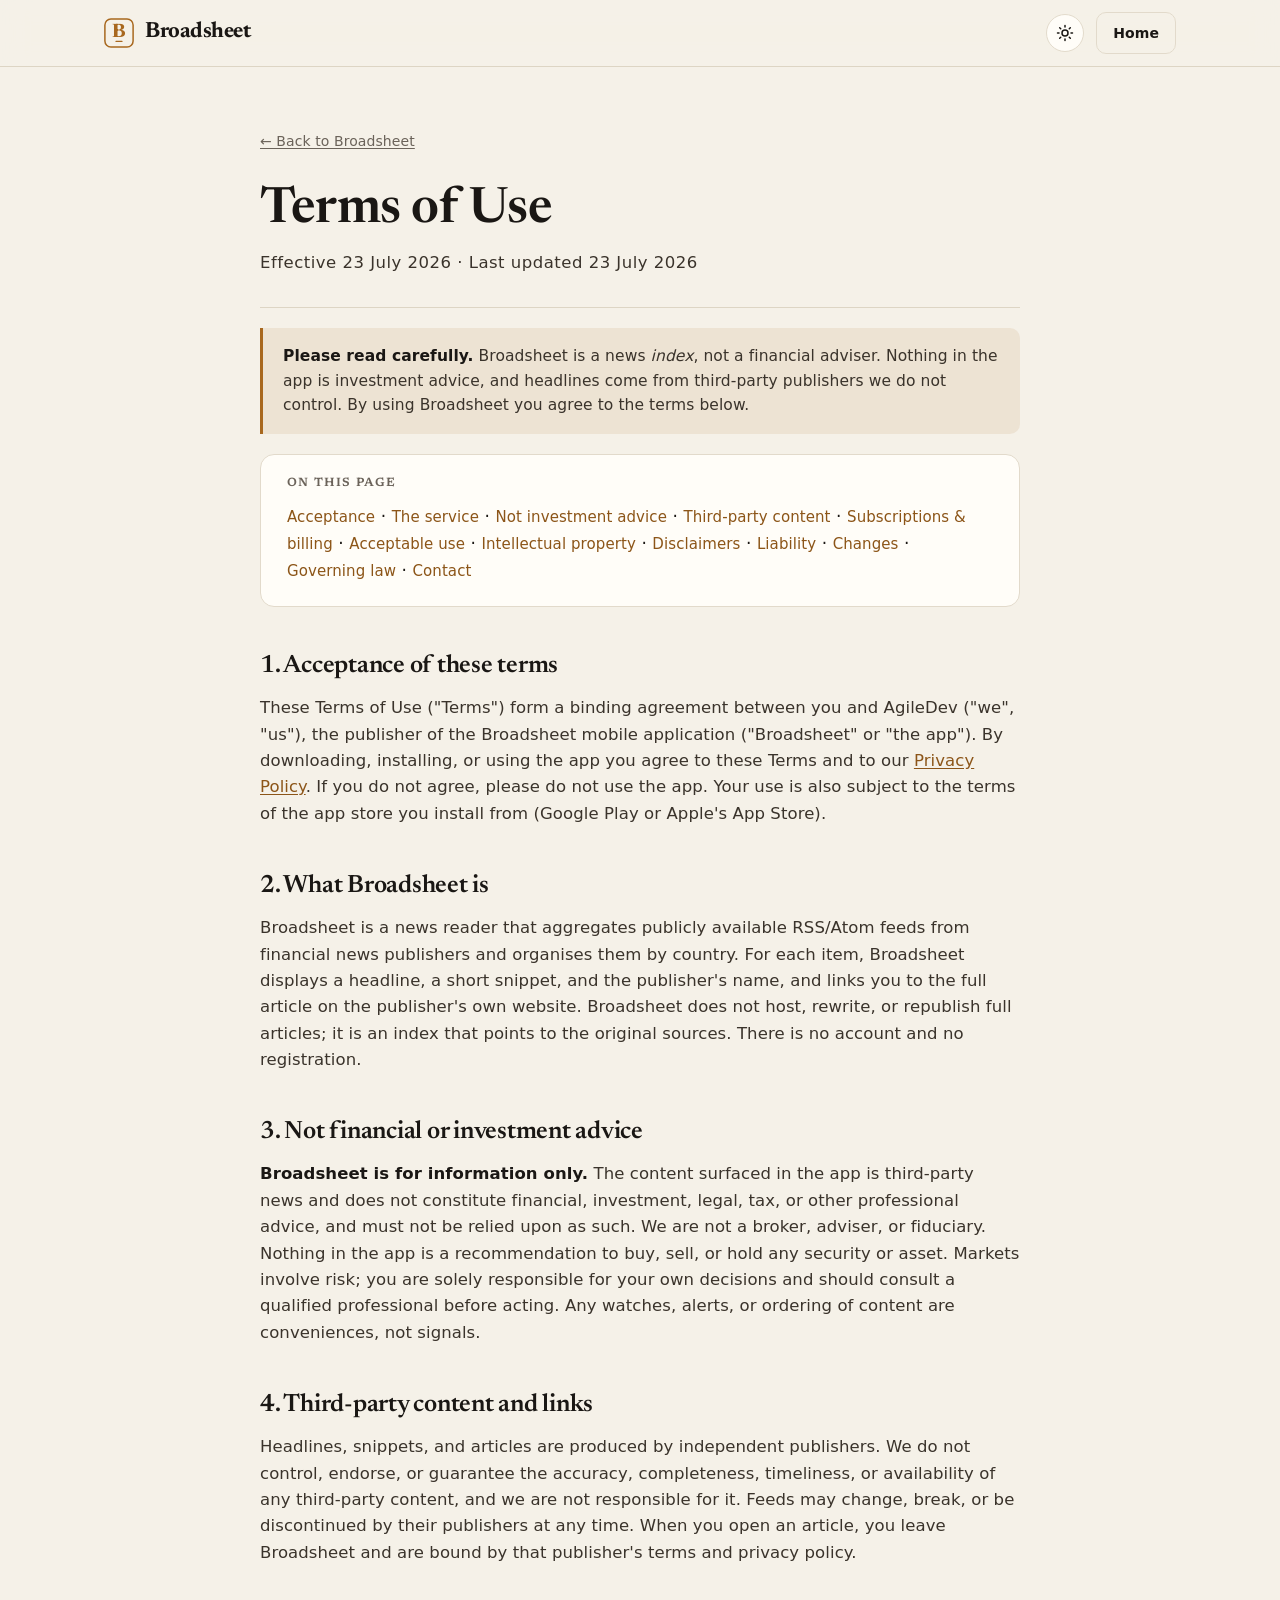
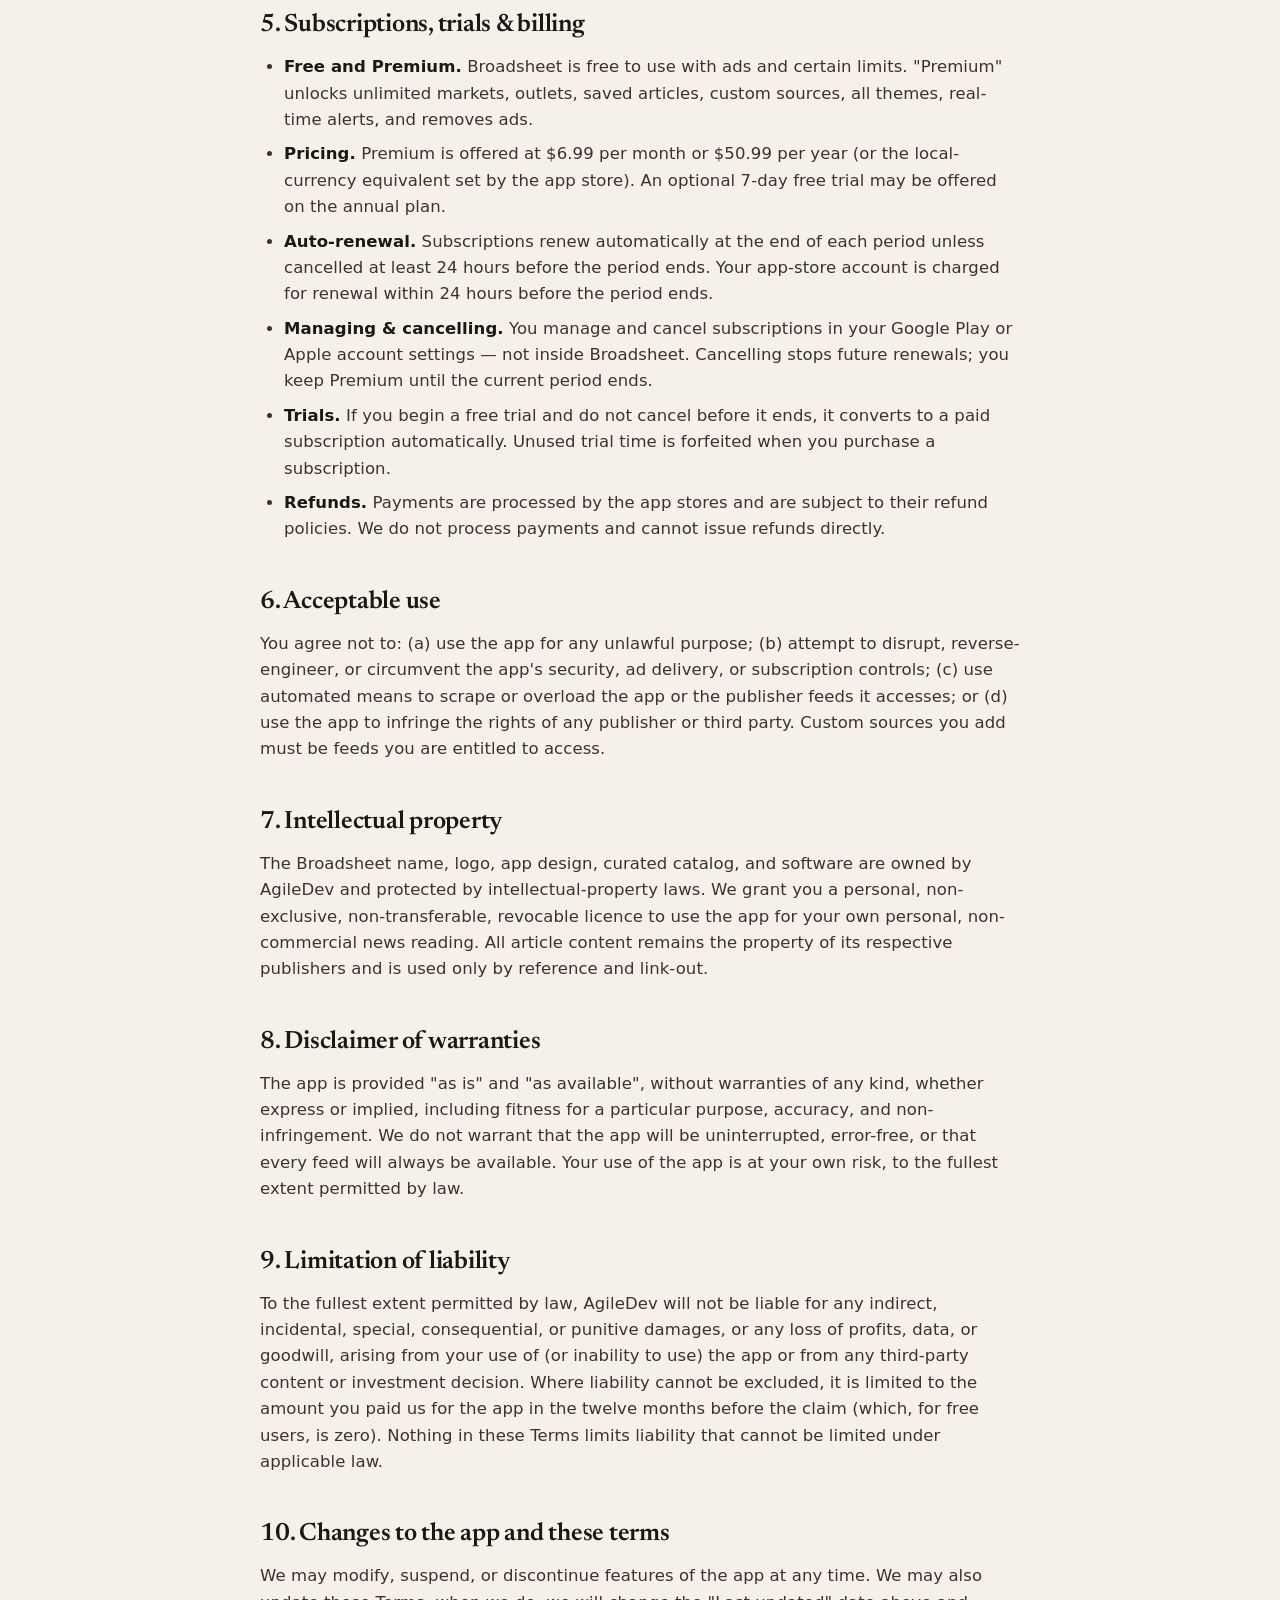
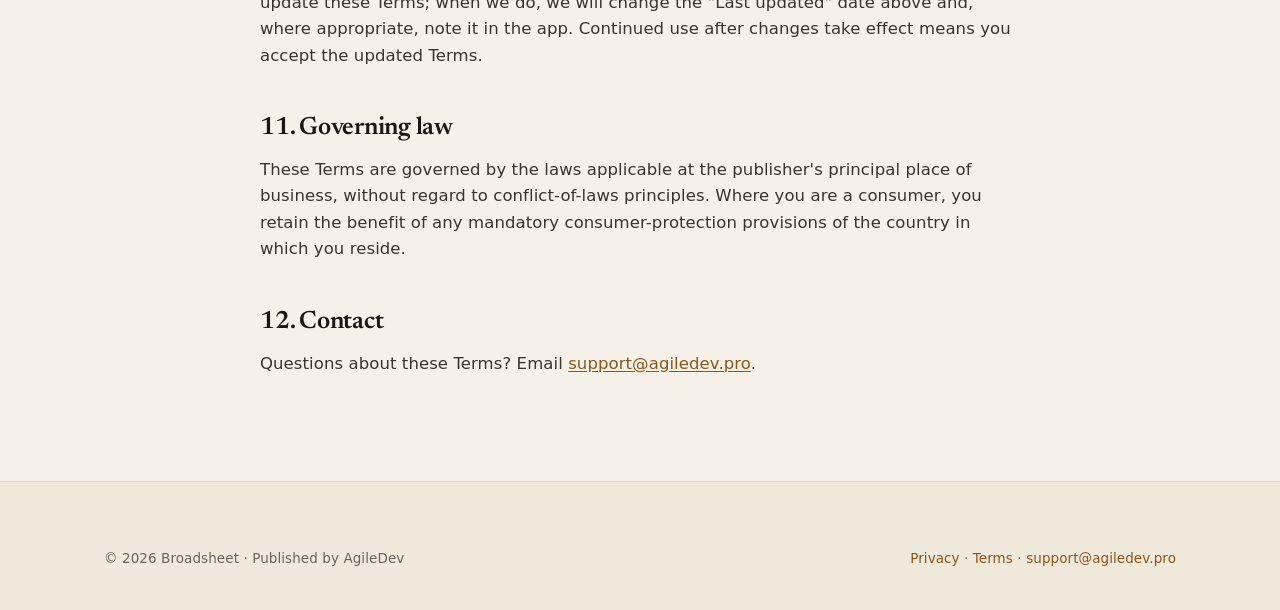
==== terms.html @ e1857047 "Add files via upload" ====
<!doctype html>
<html lang="en">
  <head>
    <meta charset="utf-8" />
    <meta name="viewport" content="width=device-width, initial-scale=1" />
    <title>Terms of Use — Broadsheet</title>
    <meta name="description" content="The terms governing your use of Broadsheet: what the service is, subscription terms, acceptable use, and the important 'not investment advice' disclaimer." />
    <meta name="theme-color" content="#14110f" media="(prefers-color-scheme: dark)" />
    <meta name="theme-color" content="#f5f1e8" media="(prefers-color-scheme: light)" />
    <meta name="robots" content="index,follow" />
    <link rel="icon" href="favicon.svg" type="image/svg+xml" />
    <link rel="canonical" href="https://broadsheet.agiledev.pro/terms.html" />
    <link rel="preconnect" href="https://fonts.googleapis.com" />
    <link rel="preconnect" href="https://fonts.gstatic.com" crossorigin />
    <link href="https://fonts.googleapis.com/css2?family=Newsreader:ital,opsz,wght@0,6..72,400;0,6..72,600;0,6..72,700;1,6..72,500&display=swap" rel="stylesheet" />
    <link rel="stylesheet" href="assets/broadsheet.css" />
  </head>
  <body>
    <a class="skip-link" href="#main">Skip to content</a>

    <header class="masthead">
      <div class="container masthead__inner">
        <a class="brand" href="index.html" aria-label="Broadsheet home">
          <svg class="brand__mark" viewBox="0 0 100 100" aria-hidden="true">
            <rect x="3" y="3" width="94" height="94" rx="20" fill="none" stroke="var(--accent)" stroke-width="5" />
            <text x="50" y="63" text-anchor="middle" font-family="Newsreader, Georgia, serif" font-size="62" font-weight="700" fill="var(--accent)">B</text>
            <rect x="38" y="76" width="24" height="4" rx="2" fill="var(--accent)" />
          </svg>
          Broadsheet
        </a>
        <div class="masthead__actions">
          <button class="theme-toggle" id="themeToggle" type="button" aria-label="Toggle colour theme">
            <svg class="icon-moon" viewBox="0 0 24 24" fill="none" stroke="currentColor" stroke-width="2" stroke-linecap="round" stroke-linejoin="round" aria-hidden="true"><path d="M21 12.79A9 9 0 1 1 11.21 3 7 7 0 0 0 21 12.79Z" /></svg>
            <svg class="icon-sun" viewBox="0 0 24 24" fill="none" stroke="currentColor" stroke-width="2" stroke-linecap="round" stroke-linejoin="round" aria-hidden="true"><circle cx="12" cy="12" r="4" /><path d="M12 2v2M12 20v2M4.9 4.9l1.4 1.4M17.7 17.7l1.4 1.4M2 12h2M20 12h2M4.9 19.1l1.4-1.4M17.7 6.3l1.4-1.4" /></svg>
          </button>
          <a class="btn btn--ghost btn--sm" href="index.html">Home</a>
        </div>
      </div>
    </header>

    <main id="main" class="doc">
      <div class="container">
        <div class="doc__wrap">
          <a class="doc__back" href="index.html">← Back to Broadsheet</a>
          <h1>Terms of Use</h1>
          <p class="doc__updated">Effective 23 July 2026 · Last updated 23 July 2026</p>

          <div class="callout">
            <p><strong>Please read carefully.</strong> Broadsheet is a news <em>index</em>, not a financial adviser. Nothing in the app is investment advice, and headlines come from third-party publishers we do not control. By using Broadsheet you agree to the terms below.</p>
          </div>

          <div class="doc__toc">
            <h4>On this page</h4>
            <a href="#accept">Acceptance</a> · <a href="#service">The service</a> · <a href="#noadvice">Not investment advice</a> · <a href="#thirdparty">Third-party content</a> · <a href="#subs">Subscriptions &amp; billing</a> · <a href="#use">Acceptable use</a> · <a href="#ip">Intellectual property</a> · <a href="#warranty">Disclaimers</a> · <a href="#liability">Liability</a> · <a href="#changes">Changes</a> · <a href="#law">Governing law</a> · <a href="#contact">Contact</a>
          </div>

          <h2 id="accept">1. Acceptance of these terms</h2>
          <p>These Terms of Use ("Terms") form a binding agreement between you and AgileDev ("we", "us"), the publisher of the Broadsheet mobile application ("Broadsheet" or "the app"). By downloading, installing, or using the app you agree to these Terms and to our <a href="privacy-policy.html">Privacy Policy</a>. If you do not agree, please do not use the app. Your use is also subject to the terms of the app store you install from (Google Play or Apple's App Store).</p>

          <h2 id="service">2. What Broadsheet is</h2>
          <p>Broadsheet is a news reader that aggregates publicly available RSS/Atom feeds from financial news publishers and organises them by country. For each item, Broadsheet displays a headline, a short snippet, and the publisher's name, and links you to the full article on the publisher's own website. Broadsheet does not host, rewrite, or republish full articles; it is an index that points to the original sources. There is no account and no registration.</p>

          <h2 id="noadvice">3. Not financial or investment advice</h2>
          <p><strong>Broadsheet is for information only.</strong> The content surfaced in the app is third-party news and does not constitute financial, investment, legal, tax, or other professional advice, and must not be relied upon as such. We are not a broker, adviser, or fiduciary. Nothing in the app is a recommendation to buy, sell, or hold any security or asset. Markets involve risk; you are solely responsible for your own decisions and should consult a qualified professional before acting. Any watches, alerts, or ordering of content are conveniences, not signals.</p>

          <h2 id="thirdparty">4. Third-party content and links</h2>
          <p>Headlines, snippets, and articles are produced by independent publishers. We do not control, endorse, or guarantee the accuracy, completeness, timeliness, or availability of any third-party content, and we are not responsible for it. Feeds may change, break, or be discontinued by their publishers at any time. When you open an article, you leave Broadsheet and are bound by that publisher's terms and privacy policy.</p>

          <h2 id="subs">5. Subscriptions, trials &amp; billing</h2>
          <ul>
            <li><strong>Free and Premium.</strong> Broadsheet is free to use with ads and certain limits. "Premium" unlocks unlimited markets, outlets, saved articles, custom sources, all themes, real-time alerts, and removes ads.</li>
            <li><strong>Pricing.</strong> Premium is offered at $6.99 per month or $50.99 per year (or the local-currency equivalent set by the app store). An optional 7-day free trial may be offered on the annual plan.</li>
            <li><strong>Auto-renewal.</strong> Subscriptions renew automatically at the end of each period unless cancelled at least 24 hours before the period ends. Your app-store account is charged for renewal within 24 hours before the period ends.</li>
            <li><strong>Managing &amp; cancelling.</strong> You manage and cancel subscriptions in your Google Play or Apple account settings — not inside Broadsheet. Cancelling stops future renewals; you keep Premium until the current period ends.</li>
            <li><strong>Trials.</strong> If you begin a free trial and do not cancel before it ends, it converts to a paid subscription automatically. Unused trial time is forfeited when you purchase a subscription.</li>
            <li><strong>Refunds.</strong> Payments are processed by the app stores and are subject to their refund policies. We do not process payments and cannot issue refunds directly.</li>
          </ul>

          <h2 id="use">6. Acceptable use</h2>
          <p>You agree not to: (a) use the app for any unlawful purpose; (b) attempt to disrupt, reverse-engineer, or circumvent the app's security, ad delivery, or subscription controls; (c) use automated means to scrape or overload the app or the publisher feeds it accesses; or (d) use the app to infringe the rights of any publisher or third party. Custom sources you add must be feeds you are entitled to access.</p>

          <h2 id="ip">7. Intellectual property</h2>
          <p>The Broadsheet name, logo, app design, curated catalog, and software are owned by AgileDev and protected by intellectual-property laws. We grant you a personal, non-exclusive, non-transferable, revocable licence to use the app for your own personal, non-commercial news reading. All article content remains the property of its respective publishers and is used only by reference and link-out.</p>

          <h2 id="warranty">8. Disclaimer of warranties</h2>
          <p>The app is provided "as is" and "as available", without warranties of any kind, whether express or implied, including fitness for a particular purpose, accuracy, and non-infringement. We do not warrant that the app will be uninterrupted, error-free, or that every feed will always be available. Your use of the app is at your own risk, to the fullest extent permitted by law.</p>

          <h2 id="liability">9. Limitation of liability</h2>
          <p>To the fullest extent permitted by law, AgileDev will not be liable for any indirect, incidental, special, consequential, or punitive damages, or any loss of profits, data, or goodwill, arising from your use of (or inability to use) the app or from any third-party content or investment decision. Where liability cannot be excluded, it is limited to the amount you paid us for the app in the twelve months before the claim (which, for free users, is zero). Nothing in these Terms limits liability that cannot be limited under applicable law.</p>

          <h2 id="changes">10. Changes to the app and these terms</h2>
          <p>We may modify, suspend, or discontinue features of the app at any time. We may also update these Terms; when we do, we will change the "Last updated" date above and, where appropriate, note it in the app. Continued use after changes take effect means you accept the updated Terms.</p>

          <h2 id="law">11. Governing law</h2>
          <!-- OWNER: if you wish to name a specific governing-law jurisdiction and venue,
               tell us and we will insert it here. Until then, this neutral clause applies. -->
          <p>These Terms are governed by the laws applicable at the publisher's principal place of business, without regard to conflict-of-laws principles. Where you are a consumer, you retain the benefit of any mandatory consumer-protection provisions of the country in which you reside.</p>

          <h2 id="contact">12. Contact</h2>
          <p>Questions about these Terms? Email <a href="mailto:support@agiledev.pro">support@agiledev.pro</a>.</p>
        </div>
      </div>
    </main>

    <footer class="footer">
      <div class="container">
        <div class="footer__bar" style="margin-top: 0; border-top: none; padding-top: 0">
          <span>© <span id="year">2026</span> Broadsheet · Published by AgileDev</span>
          <span><a href="privacy-policy.html">Privacy</a> · <a href="terms.html">Terms</a> · <a href="mailto:support@agiledev.pro">support@agiledev.pro</a></span>
        </div>
      </div>
    </footer>

    <script>
      (function () {
        var root = document.documentElement, stored = null;
        try { stored = localStorage.getItem("bs-theme"); } catch (e) {}
        if (stored === "light" || stored === "dark") root.setAttribute("data-theme", stored);
        document.getElementById("themeToggle").addEventListener("click", function () {
          var isLight = root.getAttribute("data-theme") === "light" ||
            (!root.hasAttribute("data-theme") && window.matchMedia("(prefers-color-scheme: light)").matches);
          var next = isLight ? "dark" : "light";
          root.setAttribute("data-theme", next);
          try { localStorage.setItem("bs-theme", next); } catch (e) {}
        });
        document.getElementById("year").textContent = new Date().getFullYear();
      })();
    </script>
  </body>
</html>
---- assets/broadsheet.css ----
/* ==========================================================================
   Broadsheet — marketing + policy site design system
   Traces to DESIGN_REFERENCES.md: near-black Ink surface, brass accent used
   only on interactive/brand elements, Newsreader serif headlines / system-sans
   metadata, hairline rules, generous whitespace. Banned (per R4 anti-reference):
   gradients, glows, glow shadows, saturated slabs. This site obeys the same
   discipline — it should read like a newspaper next to a crypto ad.
   ========================================================================== */

/* ----------------------------------------------------------- Fonts (self-scope) */
/* Newsreader is loaded from Google Fonts in each page <head>. */

/* --------------------------------------------------------------- Theme tokens */
:root {
  /* Ink — the default dark theme (matches the app's default). */
  --bg: #14110f;
  --bg-2: #1a1613;
  --surface: #1e1a17;
  --surface-2: #262119;
  --fg: #f5f1ea;
  --fg-dim: #d5cdc1;
  --muted: #9a928a;
  --accent: #d89a3e;
  --accent-2: #e0a94a;
  --accent-fg: #14110f;
  --accent-soft: rgba(216, 154, 62, 0.13);
  --border: #302a22;
  --separator: #2b251e;
  --link: #e0a94a;
  --shadow: none;
  color-scheme: dark;
}

/* Newsprint — the light theme. Applied when the OS prefers light and the
   visitor hasn't overridden, or when data-theme="light" is set explicitly. */
@media (prefers-color-scheme: light) {
  :root:not([data-theme]) {
    --bg: #f5f1e8;
    --bg-2: #efe9dc;
    --surface: #fffdf8;
    --surface-2: #f0ebdf;
    --fg: #1a1714;
    --fg-dim: #3a332b;
    --muted: #6b635a;
    --accent: #a8681e;
    --accent-2: #8c5518;
    --accent-fg: #fffdf8;
    --accent-soft: rgba(168, 104, 30, 0.1);
    --border: #e2dacb;
    --separator: #ddd5c4;
    --link: #8c5518;
    --shadow: 0 1px 2px rgba(26, 23, 20, 0.06), 0 8px 30px rgba(26, 23, 20, 0.05);
    color-scheme: light;
  }
}

:root[data-theme="light"] {
  --bg: #f5f1e8;
  --bg-2: #efe9dc;
  --surface: #fffdf8;
  --surface-2: #f0ebdf;
  --fg: #1a1714;
  --fg-dim: #3a332b;
  --muted: #6b635a;
  --accent: #a8681e;
  --accent-2: #8c5518;
  --accent-fg: #fffdf8;
  --accent-soft: rgba(168, 104, 30, 0.1);
  --border: #e2dacb;
  --separator: #ddd5c4;
  --link: #8c5518;
  --shadow: 0 1px 2px rgba(26, 23, 20, 0.06), 0 8px 30px rgba(26, 23, 20, 0.05);
  color-scheme: light;
}

:root[data-theme="dark"] {
  color-scheme: dark;
}

/* --------------------------------------------------------------------- Reset */
*,
*::before,
*::after {
  box-sizing: border-box;
  margin: 0;
  padding: 0;
}

html {
  -webkit-text-size-adjust: 100%;
  scroll-behavior: smooth;
  scroll-padding-top: 88px;
}

@media (prefers-reduced-motion: reduce) {
  html {
    scroll-behavior: auto;
  }
}

body {
  font-family: var(--sans);
  --sans: system-ui, -apple-system, "Segoe UI", Roboto, Helvetica, Arial, sans-serif;
  --serif: "Newsreader", Georgia, "Times New Roman", serif;
  --mono: ui-monospace, "SF Mono", "Cascadia Code", Menlo, Consolas, monospace;
  background: var(--bg);
  color: var(--fg);
  line-height: 1.6;
  font-size: 17px;
  letter-spacing: 0.005em;
  -webkit-font-smoothing: antialiased;
  text-rendering: optimizeLegibility;
  overflow-x: hidden;
}

img,
svg {
  max-width: 100%;
  display: block;
}

a {
  color: var(--link);
  text-decoration: none;
}

a:hover {
  text-decoration: underline;
  text-underline-offset: 3px;
}

::selection {
  background: var(--accent);
  color: var(--accent-fg);
}

:focus-visible {
  outline: 2px solid var(--accent);
  outline-offset: 3px;
  border-radius: 3px;
}

/* ------------------------------------------------------------------- Layout */
.container {
  width: 100%;
  max-width: 1120px;
  margin: 0 auto;
  padding: 0 24px;
}

.section {
  padding: 96px 0;
  border-top: 1px solid var(--separator);
}

.section--flush {
  border-top: none;
}

.skip-link {
  position: absolute;
  left: -9999px;
  top: 0;
  background: var(--accent);
  color: var(--accent-fg);
  padding: 12px 18px;
  z-index: 200;
  border-radius: 0 0 8px 0;
  font-weight: 700;
}
.skip-link:focus {
  left: 0;
}

/* --------------------------------------------------------------- Typography */
h1,
h2,
h3,
h4 {
  font-family: var(--serif);
  font-weight: 600;
  line-height: 1.12;
  letter-spacing: -0.01em;
  color: var(--fg);
}

.eyebrow {
  font-family: var(--sans);
  font-size: 12.5px;
  font-weight: 700;
  letter-spacing: 0.16em;
  text-transform: uppercase;
  color: var(--accent);
  margin-bottom: 18px;
  display: inline-flex;
  align-items: center;
  gap: 10px;
}
.eyebrow::before {
  content: "";
  width: 26px;
  height: 2px;
  background: var(--accent);
  display: inline-block;
}

.section-head {
  max-width: 640px;
  margin-bottom: 56px;
}
.section-head h2 {
  font-size: clamp(30px, 4.4vw, 44px);
}
.section-head p {
  color: var(--muted);
  font-size: 18px;
  margin-top: 18px;
}

.serif {
  font-family: var(--serif);
}

/* --------------------------------------------------------------- Masthead nav */
.masthead {
  position: sticky;
  top: 0;
  z-index: 100;
  background: color-mix(in srgb, var(--bg) 82%, transparent);
  backdrop-filter: saturate(140%) blur(14px);
  -webkit-backdrop-filter: saturate(140%) blur(14px);
  border-bottom: 1px solid var(--separator);
}
.masthead__inner {
  display: flex;
  align-items: center;
  justify-content: space-between;
  height: 66px;
  gap: 20px;
}
.brand {
  display: flex;
  align-items: center;
  gap: 11px;
  font-family: var(--serif);
  font-weight: 700;
  font-size: 22px;
  letter-spacing: -0.02em;
  color: var(--fg);
}
.brand:hover {
  text-decoration: none;
}
.brand__mark {
  width: 30px;
  height: 30px;
  flex: none;
}
.nav {
  display: flex;
  align-items: center;
  gap: 34px;
}
.nav a {
  color: var(--muted);
  font-size: 15px;
  font-weight: 500;
  transition: color 0.15s ease;
}
.nav a:hover {
  color: var(--fg);
  text-decoration: none;
}
.masthead__actions {
  display: flex;
  align-items: center;
  gap: 12px;
}

.theme-toggle {
  width: 38px;
  height: 38px;
  border-radius: 50%;
  border: 1px solid var(--border);
  background: var(--surface);
  color: var(--fg);
  display: grid;
  place-items: center;
  cursor: pointer;
  transition: border-color 0.15s ease, transform 0.15s ease;
}
.theme-toggle:hover {
  border-color: var(--accent);
  transform: rotate(12deg);
}
.theme-toggle svg {
  width: 18px;
  height: 18px;
}
.theme-toggle .icon-sun {
  display: none;
}
:root[data-theme="light"] .theme-toggle .icon-sun {
  display: block;
}
:root[data-theme="light"] .theme-toggle .icon-moon {
  display: none;
}
@media (prefers-color-scheme: light) {
  :root:not([data-theme]) .theme-toggle .icon-sun {
    display: block;
  }
  :root:not([data-theme]) .theme-toggle .icon-moon {
    display: none;
  }
}

.nav-toggle {
  display: none;
}

/* ----------------------------------------------------------------- Buttons */
.btn {
  display: inline-flex;
  align-items: center;
  justify-content: center;
  gap: 9px;
  font-family: var(--sans);
  font-size: 15px;
  font-weight: 600;
  padding: 12px 22px;
  border-radius: 10px;
  border: 1px solid transparent;
  cursor: pointer;
  transition: transform 0.14s ease, background 0.14s ease, border-color 0.14s ease;
  white-space: nowrap;
}
.btn:hover {
  text-decoration: none;
  transform: translateY(-1px);
}
.btn--primary {
  background: var(--accent);
  color: var(--accent-fg);
}
.btn--primary:hover {
  background: var(--accent-2);
}
.btn--ghost {
  background: transparent;
  color: var(--fg);
  border-color: var(--border);
}
.btn--ghost:hover {
  border-color: var(--accent);
}
.btn svg {
  width: 17px;
  height: 17px;
}
.btn--sm {
  padding: 9px 16px;
  font-size: 14px;
}

/* store buttons */
.store-row {
  display: flex;
  flex-wrap: wrap;
  gap: 14px;
  align-items: center;
}
.store-btn {
  display: inline-flex;
  align-items: center;
  gap: 12px;
  padding: 11px 20px 11px 18px;
  border-radius: 12px;
  border: 1px solid var(--border);
  background: var(--surface);
  color: var(--fg);
  transition: border-color 0.15s ease, transform 0.15s ease;
}
.store-btn:hover {
  border-color: var(--accent);
  transform: translateY(-2px);
  text-decoration: none;
}
.store-btn svg {
  width: 26px;
  height: 26px;
  flex: none;
}
.store-btn__label {
  display: flex;
  flex-direction: column;
  line-height: 1.15;
}
.store-btn__label small {
  font-size: 10px;
  letter-spacing: 0.08em;
  text-transform: uppercase;
  color: var(--muted);
}
.store-btn__label strong {
  font-size: 16px;
  font-weight: 600;
}
.store-note {
  color: var(--muted);
  font-size: 13.5px;
  margin-top: 14px;
}
.store-note b {
  color: var(--accent);
  font-weight: 600;
}

/* ------------------------------------------------------------------- Hero */
.hero {
  position: relative;
  padding: 72px 0 40px;
  overflow: hidden;
}
/* faint editorial column ruling — no gradient, just hairlines */
.hero__rules {
  position: absolute;
  inset: 0;
  pointer-events: none;
  opacity: 0.5;
  -webkit-mask-image: radial-gradient(120% 90% at 70% 10%, #000 30%, transparent 75%);
  mask-image: radial-gradient(120% 90% at 70% 10%, #000 30%, transparent 75%);
}
.hero__grid {
  display: grid;
  grid-template-columns: 1.08fr 0.92fr;
  gap: 56px;
  align-items: center;
  position: relative;
}
.hero h1 {
  font-size: clamp(40px, 6.6vw, 68px);
  font-weight: 600;
  letter-spacing: -0.025em;
}
.hero h1 em {
  font-style: italic;
  color: var(--accent);
}
.hero__lead {
  color: var(--muted);
  font-size: clamp(17px, 2.2vw, 20px);
  margin: 26px 0 34px;
  max-width: 520px;
}
.hero__cta {
  margin-top: 8px;
}

/* datestamp / masthead rule detail */
.dateline {
  display: flex;
  align-items: center;
  gap: 14px;
  font-size: 12px;
  letter-spacing: 0.14em;
  text-transform: uppercase;
  color: var(--muted);
  margin-bottom: 26px;
  font-weight: 600;
}
.dateline::before,
.dateline::after {
  content: "";
  height: 1px;
  background: var(--separator);
  flex: 1;
}
.dateline span {
  color: var(--accent);
}

/* ---------------------------------------------------------------- Phone mock */
.device {
  justify-self: center;
  width: 300px;
  max-width: 100%;
  border-radius: 42px;
  border: 1px solid var(--border);
  background: var(--surface);
  padding: 12px;
  box-shadow: var(--shadow);
  position: relative;
}
:root:not([data-theme="light"]) .device {
  box-shadow: 0 0 0 1px rgba(245, 241, 234, 0.04);
}
.device__notch {
  position: absolute;
  top: 20px;
  left: 50%;
  transform: translateX(-50%);
  width: 96px;
  height: 22px;
  background: var(--bg);
  border-radius: 12px;
  z-index: 3;
}
.device__screen {
  background: var(--bg);
  border-radius: 32px;
  overflow: hidden;
  height: 588px;
  display: flex;
  flex-direction: column;
}
.app-header {
  padding: 30px 18px 12px;
  text-align: center;
  border-bottom: 1px solid var(--separator);
}
.app-header .wm {
  font-family: var(--serif);
  font-weight: 700;
  font-size: 21px;
  letter-spacing: -0.02em;
}
.app-header .upd {
  font-size: 11px;
  color: var(--muted);
  margin-top: 3px;
  letter-spacing: 0.04em;
}
.app-chips {
  display: flex;
  gap: 7px;
  padding: 12px 14px;
  overflow: hidden;
  border-bottom: 1px solid var(--separator);
}
.chip {
  font-size: 11.5px;
  padding: 5px 11px;
  border-radius: 999px;
  border: 1px solid var(--border);
  color: var(--muted);
  white-space: nowrap;
}
.chip--on {
  background: var(--accent);
  color: var(--accent-fg);
  border-color: var(--accent);
  font-weight: 600;
}
.app-feed {
  padding: 4px 16px;
  overflow: hidden;
  flex: 1;
}
.art {
  padding: 15px 0;
  border-bottom: 1px solid var(--separator);
}
.art__kicker {
  font-size: 10px;
  font-weight: 700;
  letter-spacing: 0.08em;
  text-transform: uppercase;
  color: var(--accent);
  margin-bottom: 6px;
}
.art__title {
  font-family: var(--serif);
  font-size: 16px;
  font-weight: 600;
  line-height: 1.22;
  color: var(--fg);
}
.art__meta {
  font-size: 11px;
  color: var(--muted);
  margin-top: 7px;
}

/* --------------------------------------------------------------- Stat strip */
.stats {
  display: grid;
  grid-template-columns: repeat(4, 1fr);
  gap: 24px;
  padding: 34px 0;
  border-top: 1px solid var(--separator);
  border-bottom: 1px solid var(--separator);
}
.stat__num {
  font-family: var(--serif);
  font-size: clamp(30px, 4vw, 42px);
  font-weight: 700;
  color: var(--fg);
  letter-spacing: -0.02em;
}
.stat__num span {
  color: var(--accent);
}
.stat__label {
  font-size: 13px;
  color: var(--muted);
  margin-top: 4px;
  letter-spacing: 0.02em;
}

/* --------------------------------------------------------------- Feature grid */
.features {
  display: grid;
  grid-template-columns: repeat(3, 1fr);
  gap: 20px;
}
.feature {
  padding: 30px 26px;
  border: 1px solid var(--border);
  border-radius: 16px;
  background: var(--surface);
  transition: border-color 0.18s ease, transform 0.18s ease;
}
.feature:hover {
  border-color: var(--accent);
  transform: translateY(-3px);
}
.feature__icon {
  width: 46px;
  height: 46px;
  border-radius: 12px;
  background: var(--accent-soft);
  color: var(--accent);
  display: grid;
  place-items: center;
  margin-bottom: 20px;
}
.feature__icon svg {
  width: 23px;
  height: 23px;
}
.feature h3 {
  font-size: 20px;
  font-weight: 600;
  margin-bottom: 10px;
}
.feature p {
  color: var(--muted);
  font-size: 15px;
}
.feature__tag {
  display: inline-block;
  font-size: 10.5px;
  font-weight: 700;
  letter-spacing: 0.08em;
  text-transform: uppercase;
  color: var(--accent);
  border: 1px solid var(--accent);
  border-radius: 999px;
  padding: 2px 9px;
  margin-top: 14px;
}

/* ------------------------------------------------------------------- Steps */
.steps {
  display: grid;
  grid-template-columns: repeat(3, 1fr);
  gap: 40px;
  counter-reset: step;
}
.step {
  position: relative;
  padding-top: 26px;
  border-top: 2px solid var(--accent);
}
.step__n {
  font-family: var(--serif);
  font-size: 15px;
  font-weight: 700;
  color: var(--accent);
  letter-spacing: 0.1em;
  margin-bottom: 14px;
}
.step h3 {
  font-size: 21px;
  margin-bottom: 10px;
}
.step p {
  color: var(--muted);
  font-size: 15.5px;
}

/* --------------------------------------------------------------- Coverage */
.coverage {
  background: var(--surface);
}
.flags {
  display: flex;
  flex-wrap: wrap;
  gap: 10px;
}
.flag-chip {
  display: inline-flex;
  align-items: center;
  gap: 9px;
  padding: 9px 15px 9px 13px;
  border-radius: 999px;
  border: 1px solid var(--border);
  background: var(--bg);
  font-size: 14px;
  color: var(--fg-dim);
  transition: border-color 0.15s ease;
}
.flag-chip:hover {
  border-color: var(--accent);
}
.flag-chip .fe {
  font-size: 17px;
  line-height: 1;
}

/* --------------------------------------------------------------- Pricing */
.pricing {
  display: grid;
  grid-template-columns: 1fr 1fr;
  gap: 22px;
  max-width: 860px;
  margin: 0 auto;
}
.plan {
  border: 1px solid var(--border);
  border-radius: 18px;
  background: var(--surface);
  padding: 34px 30px;
  display: flex;
  flex-direction: column;
}
.plan--featured {
  border-color: var(--accent);
  position: relative;
}
.plan__flag {
  position: absolute;
  top: -12px;
  left: 30px;
  background: var(--accent);
  color: var(--accent-fg);
  font-size: 11px;
  font-weight: 800;
  letter-spacing: 0.08em;
  text-transform: uppercase;
  padding: 4px 12px;
  border-radius: 999px;
}
.plan__name {
  font-family: var(--serif);
  font-size: 24px;
  font-weight: 700;
}
.plan__price {
  margin: 14px 0 4px;
  display: flex;
  align-items: baseline;
  gap: 6px;
}
.plan__price b {
  font-family: var(--serif);
  font-size: 46px;
  font-weight: 700;
  letter-spacing: -0.02em;
  color: var(--fg);
}
.plan__price span {
  color: var(--muted);
  font-size: 15px;
}
.plan__sub {
  color: var(--muted);
  font-size: 14px;
  min-height: 20px;
}
.plan__list {
  list-style: none;
  margin: 22px 0 26px;
  display: flex;
  flex-direction: column;
  gap: 12px;
}
.plan__list li {
  display: flex;
  align-items: flex-start;
  gap: 11px;
  font-size: 15px;
  color: var(--fg-dim);
}
.plan__list svg {
  width: 18px;
  height: 18px;
  flex: none;
  margin-top: 2px;
  color: var(--accent);
}
.plan__list li.off {
  color: var(--muted);
}
.plan__list li.off svg {
  color: var(--muted);
}
.plan .btn {
  margin-top: auto;
  width: 100%;
}

/* -------------------------------------------------------------------- FAQ */
.faq {
  max-width: 780px;
  margin: 0 auto;
}
.faq details {
  border-bottom: 1px solid var(--separator);
}
.faq summary {
  cursor: pointer;
  list-style: none;
  padding: 24px 44px 24px 0;
  position: relative;
  font-family: var(--serif);
  font-size: 20px;
  font-weight: 600;
  color: var(--fg);
}
.faq summary::-webkit-details-marker {
  display: none;
}
.faq summary::after {
  content: "+";
  position: absolute;
  right: 6px;
  top: 50%;
  transform: translateY(-50%);
  font-family: var(--sans);
  font-size: 26px;
  font-weight: 300;
  color: var(--accent);
  transition: transform 0.2s ease;
}
.faq details[open] summary::after {
  transform: translateY(-50%) rotate(45deg);
}
.faq details p {
  color: var(--muted);
  font-size: 16px;
  padding: 0 40px 26px 0;
  margin-top: -4px;
}

/* -------------------------------------------------------------------- CTA */
.cta {
  text-align: center;
}
.cta__panel {
  background: var(--accent);
  color: var(--accent-fg);
  border-radius: 24px;
  padding: 68px 40px;
  max-width: 820px;
  margin: 0 auto;
}
.cta__panel h2 {
  color: var(--accent-fg);
  font-size: clamp(30px, 4.6vw, 46px);
}
.cta__panel p {
  color: color-mix(in srgb, var(--accent-fg) 78%, transparent);
  font-size: 18px;
  margin: 18px auto 32px;
  max-width: 520px;
}
.cta__panel .store-btn {
  background: var(--accent-fg);
  border-color: transparent;
  color: var(--accent);
}
.cta__panel .store-btn small {
  color: color-mix(in srgb, var(--accent) 70%, transparent);
}
.cta__panel .store-row {
  justify-content: center;
}

/* ----------------------------------------------------------------- Footer */
.footer {
  border-top: 1px solid var(--separator);
  padding: 66px 0 40px;
  background: var(--bg-2);
}
.footer__grid {
  display: grid;
  grid-template-columns: 1.5fr 1fr 1fr 1fr;
  gap: 40px;
}
.footer__brand .brand {
  margin-bottom: 16px;
}
.footer__brand p {
  color: var(--muted);
  font-size: 14.5px;
  max-width: 300px;
}
.footer__col h4 {
  font-family: var(--sans);
  font-size: 12px;
  font-weight: 700;
  letter-spacing: 0.1em;
  text-transform: uppercase;
  color: var(--muted);
  margin-bottom: 16px;
}
.footer__col a {
  display: block;
  color: var(--fg-dim);
  font-size: 15px;
  margin-bottom: 11px;
  transition: color 0.15s ease;
}
.footer__col a:hover {
  color: var(--accent);
  text-decoration: none;
}
.footer__bar {
  margin-top: 52px;
  padding-top: 26px;
  border-top: 1px solid var(--separator);
  display: flex;
  justify-content: space-between;
  align-items: center;
  flex-wrap: wrap;
  gap: 12px;
  color: var(--muted);
  font-size: 13.5px;
}

/* ------------------------------------------------------- Legal / doc pages */
.doc {
  padding: 60px 0 90px;
}
.doc__wrap {
  max-width: 760px;
  margin: 0 auto;
}
.doc__back {
  font-size: 14px;
  color: var(--muted);
  display: inline-flex;
  align-items: center;
  gap: 6px;
  margin-bottom: 30px;
}
.doc h1 {
  font-size: clamp(34px, 5vw, 50px);
  margin-bottom: 12px;
}
.doc__updated {
  color: var(--muted);
  font-size: 14px;
  letter-spacing: 0.03em;
  padding-bottom: 30px;
  margin-bottom: 30px;
  border-bottom: 1px solid var(--separator);
}
.doc h2 {
  font-size: 25px;
  margin: 46px 0 14px;
}
.doc h3 {
  font-size: 19px;
  margin: 30px 0 10px;
  font-family: var(--sans);
  font-weight: 700;
}
.doc p,
.doc li {
  color: var(--fg-dim);
  font-size: 16.5px;
  margin-bottom: 14px;
}
.doc ul,
.doc ol {
  padding-left: 24px;
  margin-bottom: 16px;
}
.doc li {
  margin-bottom: 8px;
}
.doc strong {
  color: var(--fg);
}
.doc a {
  text-decoration: underline;
  text-underline-offset: 2px;
}
.doc__toc {
  background: var(--surface);
  border: 1px solid var(--border);
  border-radius: 14px;
  padding: 22px 26px;
  margin-bottom: 44px;
}
.doc__toc h4 {
  font-size: 12px;
  letter-spacing: 0.1em;
  text-transform: uppercase;
  color: var(--muted);
  margin-bottom: 12px;
}
.doc__toc a {
  color: var(--link);
  font-size: 15px;
  text-decoration: none;
}
.callout {
  background: var(--accent-soft);
  border-left: 3px solid var(--accent);
  border-radius: 0 10px 10px 0;
  padding: 16px 20px;
  margin: 20px 0;
}
.callout p {
  margin: 0;
  color: var(--fg-dim);
  font-size: 15.5px;
}

/* --------------------------------------------------------------- Animations */
.reveal {
  opacity: 0;
  transform: translateY(18px);
  transition: opacity 0.6s ease, transform 0.6s ease;
}
.reveal.in {
  opacity: 1;
  transform: none;
}
@media (prefers-reduced-motion: reduce) {
  .reveal {
    opacity: 1;
    transform: none;
    transition: none;
  }
}

/* -------------------------------------------------------------- Responsive */
@media (max-width: 900px) {
  .hero__grid {
    grid-template-columns: 1fr;
    gap: 44px;
  }
  .device {
    order: -1;
  }
  .features,
  .steps {
    grid-template-columns: 1fr 1fr;
  }
  .footer__grid {
    grid-template-columns: 1fr 1fr;
    gap: 32px;
  }
  .stats {
    grid-template-columns: 1fr 1fr;
    gap: 30px 24px;
  }
}

@media (max-width: 680px) {
  .section {
    padding: 68px 0;
  }
  .nav {
    position: fixed;
    inset: 66px 0 auto 0;
    flex-direction: column;
    align-items: stretch;
    gap: 0;
    background: var(--bg);
    border-bottom: 1px solid var(--separator);
    padding: 8px 24px 20px;
    transform: translateY(-140%);
    transition: transform 0.28s ease;
  }
  .nav.open {
    transform: translateY(0);
  }
  .nav a {
    padding: 15px 0;
    border-bottom: 1px solid var(--separator);
    font-size: 17px;
  }
  .nav-toggle {
    display: grid;
    place-items: center;
    width: 38px;
    height: 38px;
    border-radius: 9px;
    border: 1px solid var(--border);
    background: var(--surface);
    color: var(--fg);
    cursor: pointer;
  }
  .nav-toggle svg {
    width: 20px;
    height: 20px;
  }
  .masthead__actions .btn--primary {
    display: none;
  }
  .features,
  .steps,
  .pricing,
  .footer__grid {
    grid-template-columns: 1fr;
  }
  .stats {
    grid-template-columns: 1fr 1fr;
  }
  .cta__panel {
    padding: 48px 24px;
  }
  body {
    font-size: 16px;
  }
}
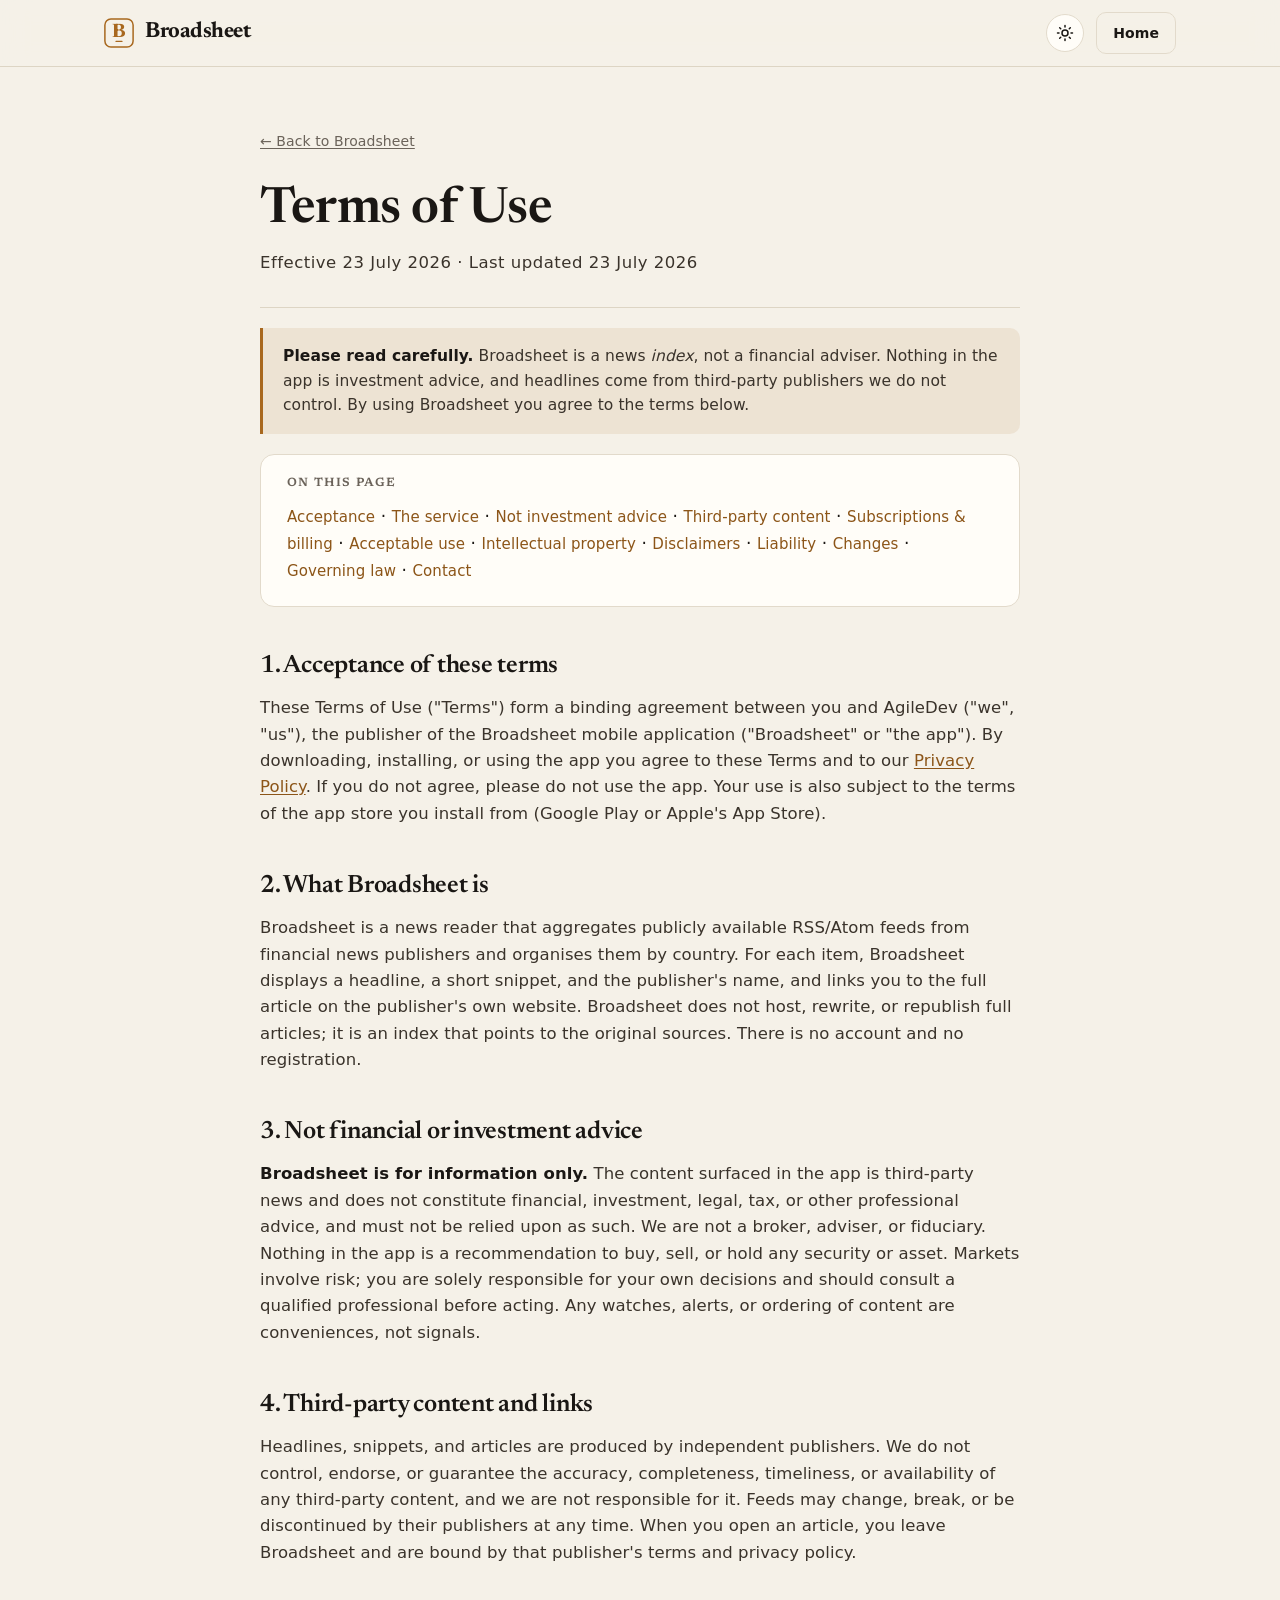
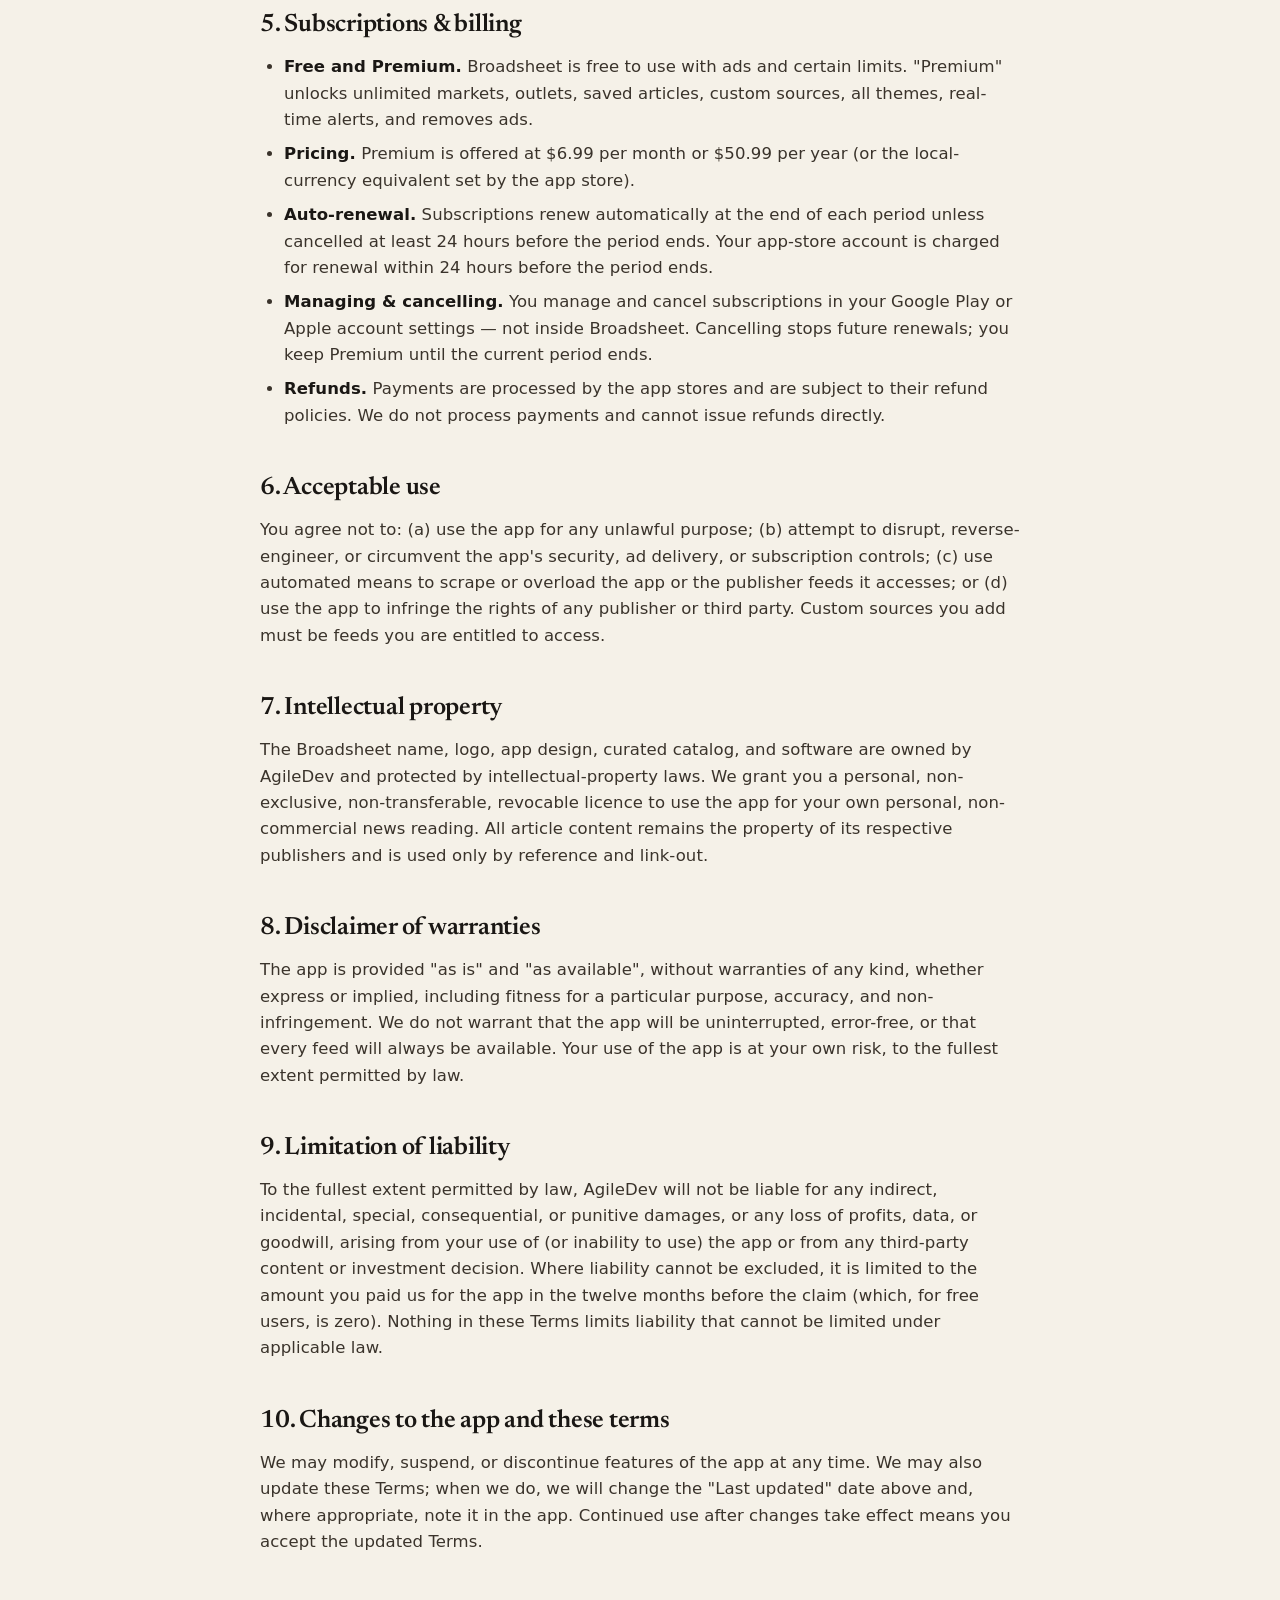
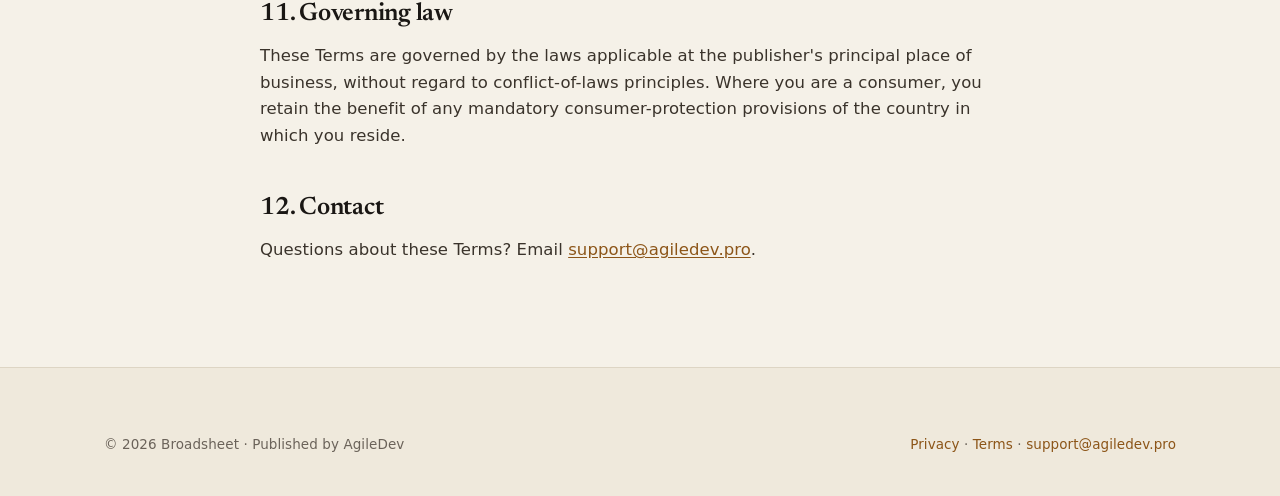
==== commit e27c3050: "Update subscriptions section in terms.html" ====
--- a/terms.html
+++ b/terms.html
@@ -66,13 +66,12 @@
           <h2 id="thirdparty">4. Third-party content and links</h2>
           <p>Headlines, snippets, and articles are produced by independent publishers. We do not control, endorse, or guarantee the accuracy, completeness, timeliness, or availability of any third-party content, and we are not responsible for it. Feeds may change, break, or be discontinued by their publishers at any time. When you open an article, you leave Broadsheet and are bound by that publisher's terms and privacy policy.</p>
 
-          <h2 id="subs">5. Subscriptions, trials &amp; billing</h2>
+          <h2 id="subs">5. Subscriptions &amp; billing</h2>
           <ul>
             <li><strong>Free and Premium.</strong> Broadsheet is free to use with ads and certain limits. "Premium" unlocks unlimited markets, outlets, saved articles, custom sources, all themes, real-time alerts, and removes ads.</li>
-            <li><strong>Pricing.</strong> Premium is offered at $6.99 per month or $50.99 per year (or the local-currency equivalent set by the app store). An optional 7-day free trial may be offered on the annual plan.</li>
+            <li><strong>Pricing.</strong> Premium is offered at $6.99 per month or $50.99 per year (or the local-currency equivalent set by the app store).</li>
             <li><strong>Auto-renewal.</strong> Subscriptions renew automatically at the end of each period unless cancelled at least 24 hours before the period ends. Your app-store account is charged for renewal within 24 hours before the period ends.</li>
             <li><strong>Managing &amp; cancelling.</strong> You manage and cancel subscriptions in your Google Play or Apple account settings — not inside Broadsheet. Cancelling stops future renewals; you keep Premium until the current period ends.</li>
-            <li><strong>Trials.</strong> If you begin a free trial and do not cancel before it ends, it converts to a paid subscription automatically. Unused trial time is forfeited when you purchase a subscription.</li>
             <li><strong>Refunds.</strong> Payments are processed by the app stores and are subject to their refund policies. We do not process payments and cannot issue refunds directly.</li>
           </ul>
 
